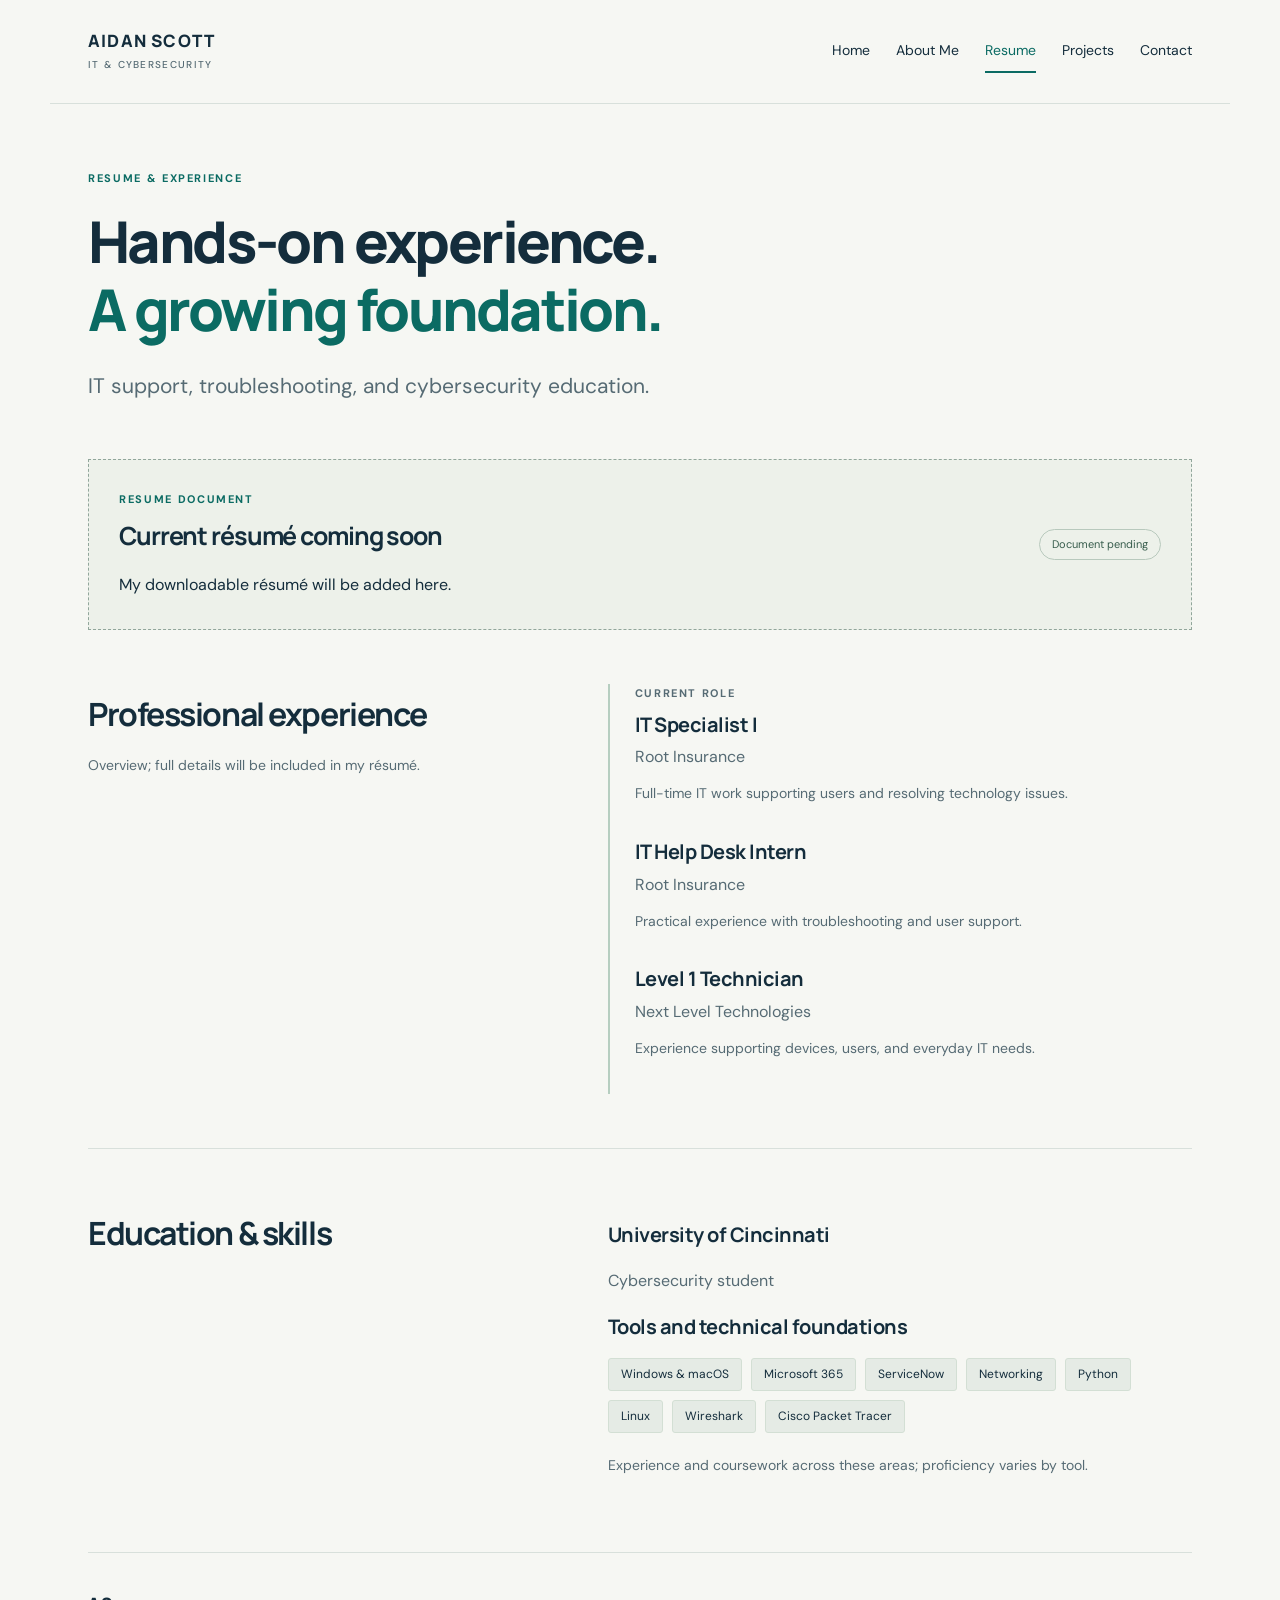
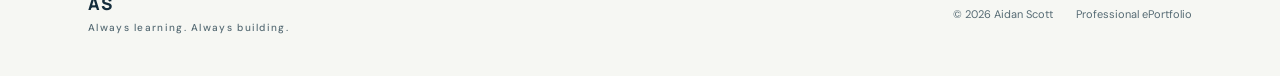
==== resume.html @ a4959476 "Add five-page professional ePortfolio website" ====
<!DOCTYPE html><html lang="en"><head><meta charset="utf-8"><meta name="viewport" content="width=device-width,initial-scale=1"><meta name="description" content="Aidan Scott's professional ePortfolio: IT experience, cybersecurity education, projects, and career goals."><title>Resume | Aidan Scott</title><link rel="stylesheet" href="style.css"></head><body><a class="skip" href="#main">Skip to content</a><header><a class="logo" href="index.html">AIDAN SCOTT<span>IT & CYBERSECURITY</span></a><nav aria-label="Main navigation"><a  href="index.html">Home</a><a  href="about.html">About Me</a><a aria-current="page" href="resume.html">Resume</a><a  href="projects.html">Projects</a><a  href="contact.html">Contact</a></nav></header><main id="main"><section class="pagehead"><p class="eyebrow">RESUME & EXPERIENCE</p><h1>Hands-on experience.<br><em>A growing foundation.</em></h1><p class="lead">IT support, troubleshooting, and cybersecurity education.</p></section><section class="placeholder"><div><p class="eyebrow">RESUME DOCUMENT</p><h2>Current résumé coming soon</h2><p>My downloadable résumé will be added here.</p></div><span class="pending">Document pending</span></section><section class="split"><div><h2>Professional experience</h2><p class="muted">Overview; full details will be included in my résumé.</p></div><div class="timeline"><article><p class="eyebrow">CURRENT ROLE</p><h3>IT Specialist I</h3><p>Root Insurance</p><p class="muted">Full-time IT work supporting users and resolving technology issues.</p></article><article><h3>IT Help Desk Intern</h3><p>Root Insurance</p><p class="muted">Practical experience with troubleshooting and user support.</p></article><article><h3>Level 1 Technician</h3><p>Next Level Technologies</p><p class="muted">Experience supporting devices, users, and everyday IT needs.</p></article></div></section><section class="split"><div><h2>Education & skills</h2></div><div><h3>University of Cincinnati</h3><p>Cybersecurity student</p><h3>Tools and technical foundations</h3><div class="chips"><span class="chip">Windows & macOS</span><span class="chip">Microsoft 365</span><span class="chip">ServiceNow</span><span class="chip">Networking</span><span class="chip">Python</span><span class="chip">Linux</span><span class="chip">Wireshark</span><span class="chip">Cisco Packet Tracer</span></div><p class="muted">Experience and coursework across these areas; proficiency varies by tool.</p></div></section></main><footer><a class="logo" href="index.html">AS<span>Always learning. Always building.</span></a><p>© 2026 Aidan Scott <span>Professional ePortfolio</span></p></footer></body></html>
---- style.css ----
@import url('https://fonts.googleapis.com/css2?family=DM+Sans:wght@400;500;600;700&family=Manrope:wght@400;500;600;700;800&display=swap');
:root{--ink:#142d3c;--muted:#566b74;--teal:#0b6b63;--paper:#f6f7f3;--line:#d8e0db}*{box-sizing:border-box}body{margin:0;background:var(--paper);color:var(--ink);font:16px/1.75 'DM Sans',sans-serif}a{color:inherit;text-decoration:none}a:focus-visible{outline:3px solid #c17521;outline-offset:5px}header,main,footer{max-width:1180px;margin:auto}header{display:flex;justify-content:space-between;align-items:center;padding:30px 38px;border-bottom:1px solid var(--line);gap:20px}.logo{font:800 17px/1.3 Manrope,sans-serif;letter-spacing:.07em}.logo span{display:block;font:500 10px/1.6 'DM Sans',sans-serif;letter-spacing:.13em;color:var(--muted);margin-top:5px}nav{display:flex;gap:26px;flex-wrap:wrap}nav a{font-size:14px;padding:8px 0;border-bottom:2px solid transparent}nav a:hover,nav a[aria-current]{color:var(--teal);border-color:var(--teal)}main{padding:0 38px}h1,h2,h3{font-family:Manrope,sans-serif;line-height:1.18;letter-spacing:-.045em}h1{font-size:clamp(40px,4.7vw,63px);font-weight:800;margin:20px 0 26px}h2{font-size:32px;font-weight:700;margin:12px 0 20px}h3{font-size:20px;letter-spacing:-.025em}p{margin:0 0 20px;max-width:68ch}em{font-style:normal;color:var(--teal)}.eyebrow{font-size:11px;letter-spacing:.15em;font-weight:700;color:var(--teal)}.lead{font-size:21px;line-height:1.6}.hero{display:grid;grid-template-columns:1.25fr 1fr;gap:65px;padding:75px 0 65px;align-items:center}.hero>div>p:not(.eyebrow):not(.lead){color:var(--muted)}.identity{background:var(--ink);color:#fff;border-radius:3px;padding:36px;position:relative;overflow:hidden;box-shadow:14px 14px 0 #e1e9e3}.identity .eyebrow{color:#92d3be;font-size:10px}.identity p{color:#cedbdc;font-size:14px}.identity h2{font-size:28px}.monogram{font:800 105px/1 Manrope;letter-spacing:-.1em;margin:0 0 40px;color:#e5eee7}.monogram span{color:#91c7b5}.identity-foot{border-top:1px solid #49616b;font-size:11px;padding-top:18px;margin-top:32px}.identity-foot span{float:right;color:#a7cbbb}.actions{display:flex;align-items:center;gap:26px;margin-top:32px;flex-wrap:wrap}.button{background:var(--teal);color:white;padding:13px 20px;font-size:14px;border-radius:3px}.button:hover{background:#094e49}.button span{margin-left:22px}.textlink{font-weight:700;font-size:14px;color:var(--teal)}.strip{display:grid;grid-template-columns:repeat(3,1fr);border-top:1px solid var(--line);border-bottom:1px solid var(--line);padding:35px 0;gap:40px}.strip h3{margin:10px 0}.strip p{font-size:14px;color:var(--muted);margin:0}.number{font:600 12px Manrope;color:var(--teal)}.split{display:grid;grid-template-columns:1fr 1.3fr;gap:70px;padding:54px 0;border-bottom:1px solid var(--line)}.split p{color:var(--muted)}.pagehead{padding:65px 0 35px}.pagehead h1{font-size:clamp(38px,4.5vw,58px)}.pagehead .lead{color:var(--muted)}.brand{background:#e3ece5;padding:40px;margin:45px 0}.brand h2{font-size:28px;line-height:1.5;max-width:850px}.brand p{color:var(--muted)}.brand .eyebrow{color:var(--teal)}.compact h2{font-size:36px}.placeholder{border:1px dashed #91a69b;background:#edf1ea;padding:30px;display:flex;align-items:center;justify-content:space-between;gap:25px}.placeholder h2{font-size:25px}.placeholder p{margin-bottom:0}.placeholder .eyebrow{margin-bottom:8px}.pending{border:1px solid #b8c9bd;border-radius:100px;padding:5px 12px;color:#385d4d;font-size:11px;white-space:nowrap}.muted{color:var(--muted);font-size:14px}.timeline article{border-left:2px solid #b6cec0;padding:0 0 24px 25px}.timeline h3{margin:0 0 7px}.timeline p{margin:0 0 10px}.chips{display:flex;flex-wrap:wrap;gap:9px;margin:20px 0}.chip{font-size:12px;background:#e5ebe5;border:1px solid #d3dfd4;padding:5px 12px;border-radius:3px}.project{background:white;border:1px solid var(--line);padding:42px;margin:10px 0 20px}.project-top{display:flex;justify-content:space-between;gap:20px;margin-bottom:30px;flex-wrap:wrap}.project h2{font-size:40px}.project>p{max-width:800px}.project-grid{display:grid;grid-template-columns:repeat(3,1fr);gap:30px;margin-top:35px;border-top:1px solid var(--line);padding-top:15px}.project-grid p{font-size:14px;color:var(--muted)}.contact-grid{display:grid;grid-template-columns:1fr 1fr;gap:25px}.contact-grid article{border:1px solid var(--line);background:white;padding:32px}.contact-grid p{color:var(--muted)}.contact-pending{padding:13px 0;border-top:1px solid var(--line);font-size:13px;color:var(--muted)}footer{padding:40px 38px;display:flex;justify-content:space-between;align-items:center;gap:25px}footer p{font-size:11px;color:var(--muted);margin:0}footer p span{margin-left:20px}.skip{position:fixed;left:15px;top:-80px;background:white;padding:10px;z-index:5}.skip:focus{top:10px}@media(max-width:800px){header{align-items:flex-start;flex-direction:column;padding:24px}nav{gap:22px}main{padding:0 24px}.hero{grid-template-columns:1fr;padding:45px 0;gap:35px}.identity{max-width:540px}.strip{gap:20px}.split{gap:25px;grid-template-columns:1fr}.pagehead{padding-top:40px}.project-grid{grid-template-columns:1fr;gap:0}.contact-grid{grid-template-columns:1fr}.placeholder{align-items:flex-start;flex-direction:column}.project{padding:25px}.brand{padding:25px}.brand h2{font-size:23px}footer{padding:30px 24px;flex-wrap:wrap}}@media(max-width:480px){nav{gap:16px}nav a{font-size:12px}.strip{grid-template-columns:1fr;gap:25px}.strip h3{margin:5px 0}.hero h1{font-size:42px}.project h2{font-size:31px}footer p span{display:block;margin:0}}
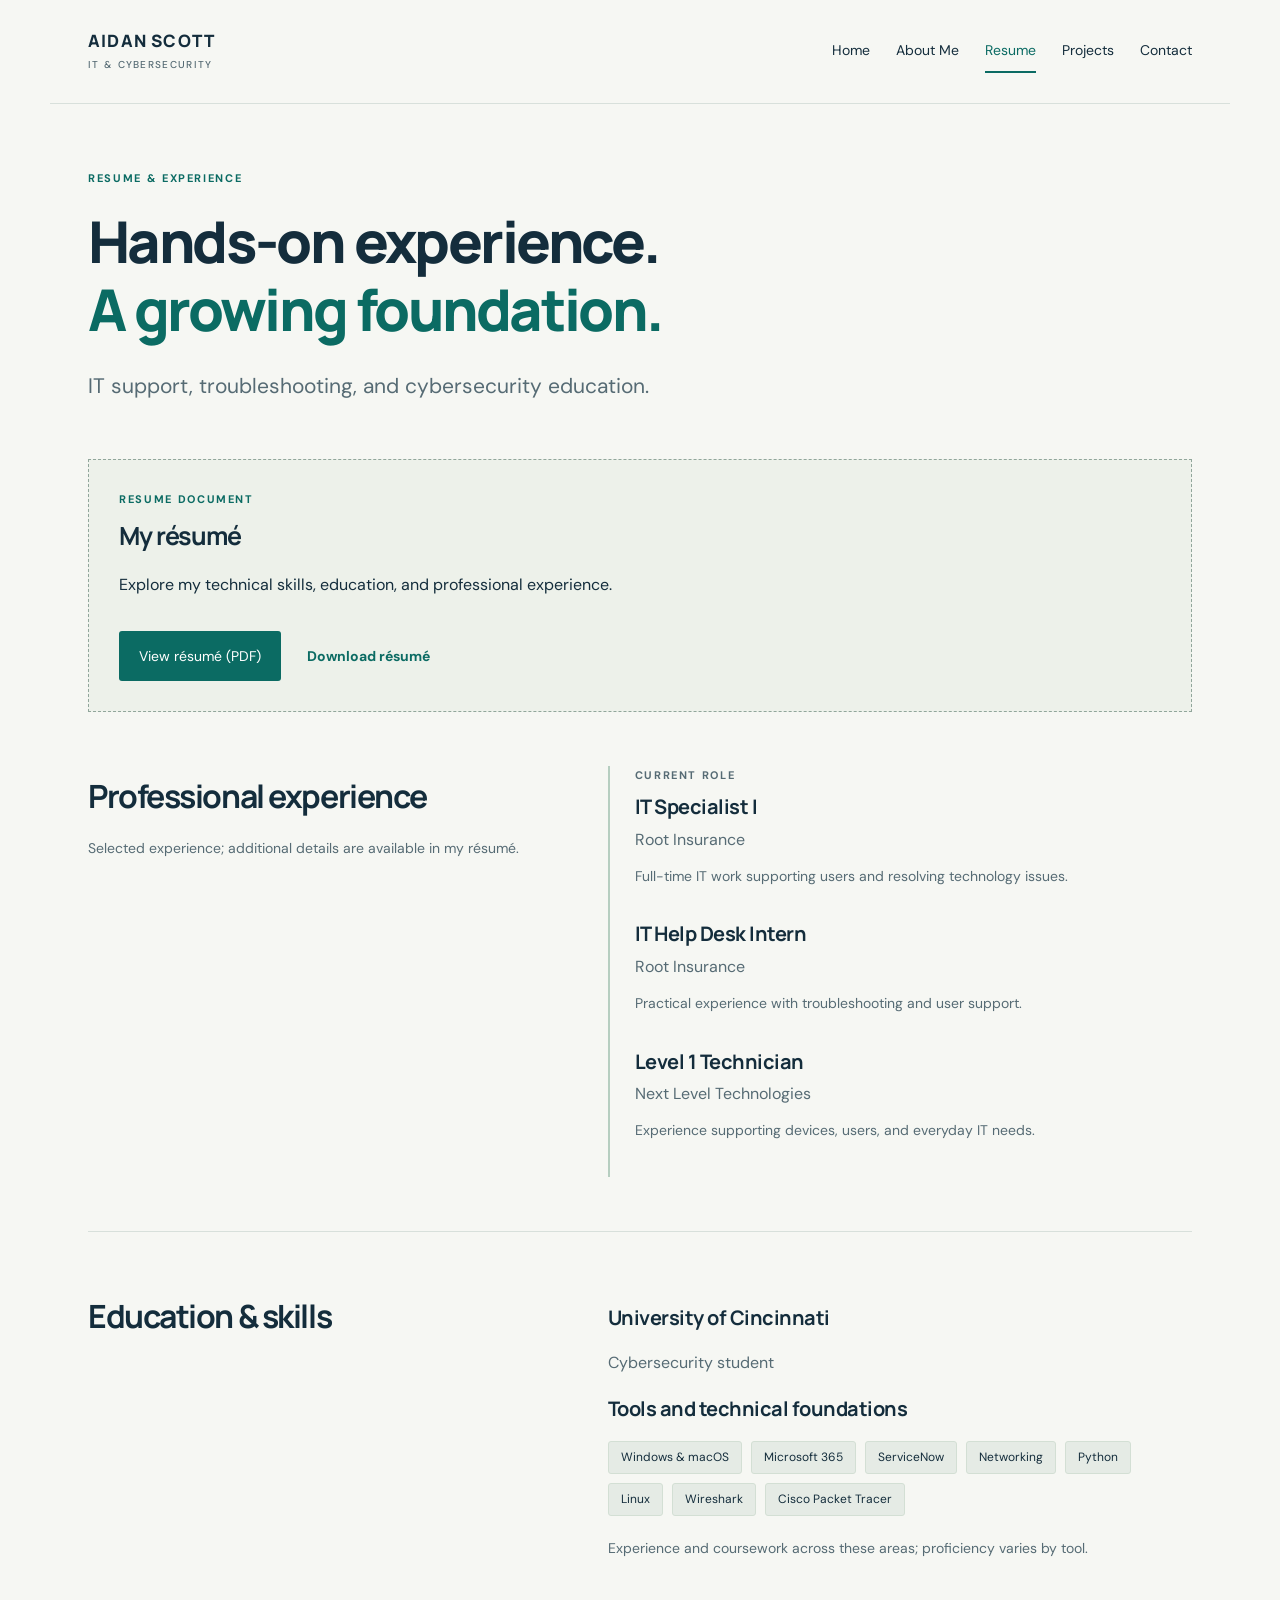
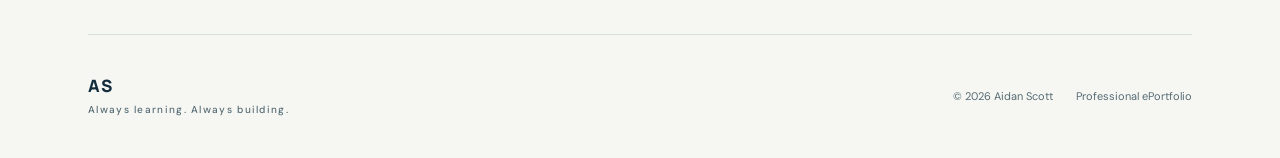
==== commit 405f29b8: "Add public resume PDF and view/download links" ====
--- a/resume.html
+++ b/resume.html
@@ -1 +1 @@
-<!DOCTYPE html><html lang="en"><head><meta charset="utf-8"><meta name="viewport" content="width=device-width,initial-scale=1"><meta name="description" content="Aidan Scott's professional ePortfolio: IT experience, cybersecurity education, projects, and career goals."><title>Resume | Aidan Scott</title><link rel="stylesheet" href="style.css"></head><body><a class="skip" href="#main">Skip to content</a><header><a class="logo" href="index.html">AIDAN SCOTT<span>IT & CYBERSECURITY</span></a><nav aria-label="Main navigation"><a  href="index.html">Home</a><a  href="about.html">About Me</a><a aria-current="page" href="resume.html">Resume</a><a  href="projects.html">Projects</a><a  href="contact.html">Contact</a></nav></header><main id="main"><section class="pagehead"><p class="eyebrow">RESUME & EXPERIENCE</p><h1>Hands-on experience.<br><em>A growing foundation.</em></h1><p class="lead">IT support, troubleshooting, and cybersecurity education.</p></section><section class="placeholder"><div><p class="eyebrow">RESUME DOCUMENT</p><h2>Current résumé coming soon</h2><p>My downloadable résumé will be added here.</p></div><span class="pending">Document pending</span></section><section class="split"><div><h2>Professional experience</h2><p class="muted">Overview; full details will be included in my résumé.</p></div><div class="timeline"><article><p class="eyebrow">CURRENT ROLE</p><h3>IT Specialist I</h3><p>Root Insurance</p><p class="muted">Full-time IT work supporting users and resolving technology issues.</p></article><article><h3>IT Help Desk Intern</h3><p>Root Insurance</p><p class="muted">Practical experience with troubleshooting and user support.</p></article><article><h3>Level 1 Technician</h3><p>Next Level Technologies</p><p class="muted">Experience supporting devices, users, and everyday IT needs.</p></article></div></section><section class="split"><div><h2>Education & skills</h2></div><div><h3>University of Cincinnati</h3><p>Cybersecurity student</p><h3>Tools and technical foundations</h3><div class="chips"><span class="chip">Windows & macOS</span><span class="chip">Microsoft 365</span><span class="chip">ServiceNow</span><span class="chip">Networking</span><span class="chip">Python</span><span class="chip">Linux</span><span class="chip">Wireshark</span><span class="chip">Cisco Packet Tracer</span></div><p class="muted">Experience and coursework across these areas; proficiency varies by tool.</p></div></section></main><footer><a class="logo" href="index.html">AS<span>Always learning. Always building.</span></a><p>© 2026 Aidan Scott <span>Professional ePortfolio</span></p></footer></body></html>+<!DOCTYPE html><html lang="en"><head><meta charset="utf-8"><meta name="viewport" content="width=device-width,initial-scale=1"><meta name="description" content="Aidan Scott's professional ePortfolio: IT experience, cybersecurity education, projects, and career goals."><title>Resume | Aidan Scott</title><link rel="stylesheet" href="style.css"></head><body><a class="skip" href="#main">Skip to content</a><header><a class="logo" href="index.html">AIDAN SCOTT<span>IT & CYBERSECURITY</span></a><nav aria-label="Main navigation"><a  href="index.html">Home</a><a  href="about.html">About Me</a><a aria-current="page" href="resume.html">Resume</a><a  href="projects.html">Projects</a><a  href="contact.html">Contact</a></nav></header><main id="main"><section class="pagehead"><p class="eyebrow">RESUME & EXPERIENCE</p><h1>Hands-on experience.<br><em>A growing foundation.</em></h1><p class="lead">IT support, troubleshooting, and cybersecurity education.</p></section><section class="placeholder"><div><p class="eyebrow">RESUME DOCUMENT</p><h2>My r&eacute;sum&eacute;</h2><p>Explore my technical skills, education, and professional experience.</p><div class="actions"><a class="button" href="assets/Aidan_Scott_Resume.pdf" target="_blank" rel="noopener noreferrer">View r&eacute;sum&eacute; (PDF)</a><a class="textlink" href="assets/Aidan_Scott_Resume.pdf" download>Download r&eacute;sum&eacute;</a></div></div></section><section class="split"><div><h2>Professional experience</h2><p class="muted">Selected experience; additional details are available in my résumé.</p></div><div class="timeline"><article><p class="eyebrow">CURRENT ROLE</p><h3>IT Specialist I</h3><p>Root Insurance</p><p class="muted">Full-time IT work supporting users and resolving technology issues.</p></article><article><h3>IT Help Desk Intern</h3><p>Root Insurance</p><p class="muted">Practical experience with troubleshooting and user support.</p></article><article><h3>Level 1 Technician</h3><p>Next Level Technologies</p><p class="muted">Experience supporting devices, users, and everyday IT needs.</p></article></div></section><section class="split"><div><h2>Education & skills</h2></div><div><h3>University of Cincinnati</h3><p>Cybersecurity student</p><h3>Tools and technical foundations</h3><div class="chips"><span class="chip">Windows & macOS</span><span class="chip">Microsoft 365</span><span class="chip">ServiceNow</span><span class="chip">Networking</span><span class="chip">Python</span><span class="chip">Linux</span><span class="chip">Wireshark</span><span class="chip">Cisco Packet Tracer</span></div><p class="muted">Experience and coursework across these areas; proficiency varies by tool.</p></div></section></main><footer><a class="logo" href="index.html">AS<span>Always learning. Always building.</span></a><p>© 2026 Aidan Scott <span>Professional ePortfolio</span></p></footer></body></html>
